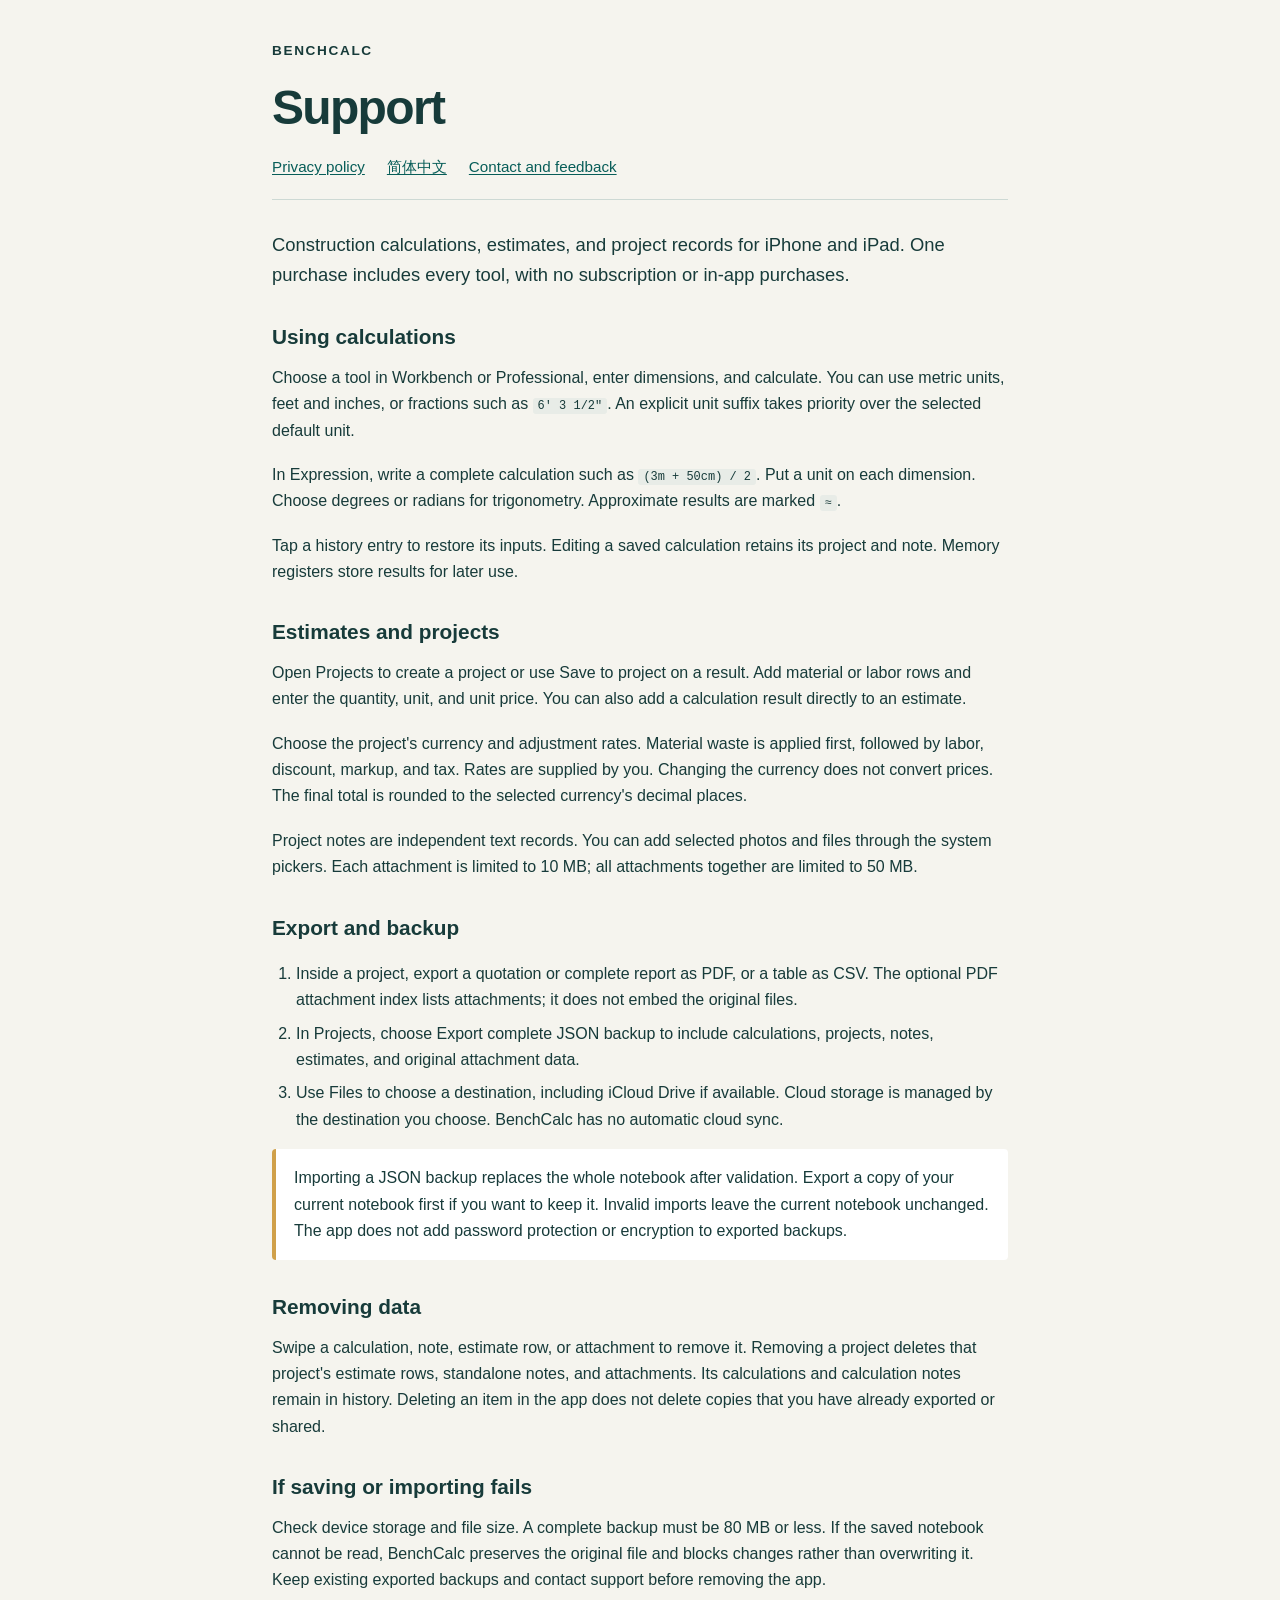
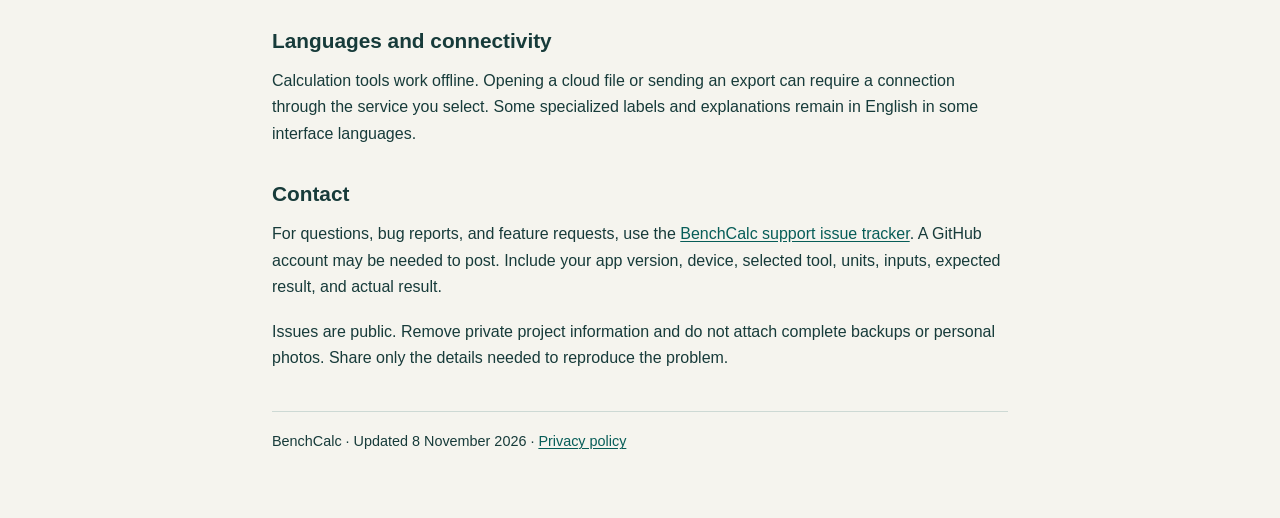
==== index.html @ 9f480dbf "Publish BenchCalc support and privacy policy" ====
<!doctype html>
<html lang="en"><head><meta charset="utf-8"><meta name="viewport" content="width=device-width,initial-scale=1"><meta name="description" content="Help with BenchCalc construction calculations, estimates, project files, and backups."><title>BenchCalc Support</title><link rel="stylesheet" href="style.css"></head><body><main>
<header><div class="eyebrow">BENCHCALC</div><h1>Support</h1><nav aria-label="Support navigation"><a href="privacy.html">Privacy policy</a><a href="support-zh-Hans.html" lang="zh-Hans">简体中文</a><a href="https://github.com/wanwanyahoo/benchcalc-support/issues">Contact and feedback</a></nav></header>
<p class="intro">Construction calculations, estimates, and project records for iPhone and iPad. One purchase includes every tool, with no subscription or in-app purchases.</p>
<h2>Using calculations</h2><p>Choose a tool in Workbench or Professional, enter dimensions, and calculate. You can use metric units, feet and inches, or fractions such as <code>6' 3 1/2"</code>. An explicit unit suffix takes priority over the selected default unit.</p><p>In Expression, write a complete calculation such as <code>(3m + 50cm) / 2</code>. Put a unit on each dimension. Choose degrees or radians for trigonometry. Approximate results are marked <code>≈</code>.</p><p>Tap a history entry to restore its inputs. Editing a saved calculation retains its project and note. Memory registers store results for later use.</p>
<h2>Estimates and projects</h2><p>Open Projects to create a project or use Save to project on a result. Add material or labor rows and enter the quantity, unit, and unit price. You can also add a calculation result directly to an estimate.</p><p>Choose the project's currency and adjustment rates. Material waste is applied first, followed by labor, discount, markup, and tax. Rates are supplied by you. Changing the currency does not convert prices. The final total is rounded to the selected currency's decimal places.</p><p>Project notes are independent text records. You can add selected photos and files through the system pickers. Each attachment is limited to 10 MB; all attachments together are limited to 50 MB.</p>
<h2>Export and backup</h2><ol><li>Inside a project, export a quotation or complete report as PDF, or a table as CSV. The optional PDF attachment index lists attachments; it does not embed the original files.</li><li>In Projects, choose Export complete JSON backup to include calculations, projects, notes, estimates, and original attachment data.</li><li>Use Files to choose a destination, including iCloud Drive if available. Cloud storage is managed by the destination you choose. BenchCalc has no automatic cloud sync.</li></ol><p class="note">Importing a JSON backup replaces the whole notebook after validation. Export a copy of your current notebook first if you want to keep it. Invalid imports leave the current notebook unchanged. The app does not add password protection or encryption to exported backups.</p>
<h2>Removing data</h2><p>Swipe a calculation, note, estimate row, or attachment to remove it. Removing a project deletes that project's estimate rows, standalone notes, and attachments. Its calculations and calculation notes remain in history. Deleting an item in the app does not delete copies that you have already exported or shared.</p>
<h2>If saving or importing fails</h2><p>Check device storage and file size. A complete backup must be 80 MB or less. If the saved notebook cannot be read, BenchCalc preserves the original file and blocks changes rather than overwriting it. Keep existing exported backups and contact support before removing the app.</p>
<h2>Languages and connectivity</h2><p>Calculation tools work offline. Opening a cloud file or sending an export can require a connection through the service you select. Some specialized labels and explanations remain in English in some interface languages.</p>
<h2>Contact</h2><p>For questions, bug reports, and feature requests, use the <a href="https://github.com/wanwanyahoo/benchcalc-support/issues">BenchCalc support issue tracker</a>. A GitHub account may be needed to post. Include your app version, device, selected tool, units, inputs, expected result, and actual result.</p><p>Issues are public. Remove private project information and do not attach complete backups or personal photos. Share only the details needed to reproduce the problem.</p>
<footer>BenchCalc · Updated 8 November 2026 · <a href="privacy.html">Privacy policy</a></footer>
</main></body></html>
---- style.css ----
:root{font-family:-apple-system,BlinkMacSystemFont,"Segoe UI",sans-serif;color:#173b3a;background:#f5f4ee;line-height:1.65;color-scheme:light}*{box-sizing:border-box}body{margin:0}main{max-width:780px;margin:auto;padding:40px 22px 64px}header{border-bottom:1px solid #cdd9d4;margin-bottom:30px;padding-bottom:20px}nav{display:flex;flex-wrap:wrap;gap:8px 22px;font-size:.95rem}h1{font-size:clamp(2rem,6vw,3rem);line-height:1.15;letter-spacing:-.035em;margin:18px 0}h2{font-size:1.3rem;margin:30px 0 10px}h3{font-size:1.05rem;margin:22px 0 6px}p{margin:10px 0 18px}a{color:#075d58;text-underline-offset:.15em}a:focus-visible{outline:3px solid #b57415;outline-offset:4px}li{margin:7px 0}.eyebrow{font-size:.85rem;font-weight:700;letter-spacing:.12em}.intro{font-size:1.15rem}.muted{color:#536b65}.note{padding:16px 18px;background:#fff;border-left:4px solid #d0a04a;border-radius:4px}code{overflow-wrap:anywhere;font-size:.92em;background:#e8ece7;padding:1px 5px;border-radius:3px}footer{border-top:1px solid #cdd9d4;margin-top:40px;padding-top:18px;font-size:.9rem}ul,ol{padding-inline-start:24px}@media(prefers-reduced-motion:no-preference){a{transition:color .15s}}@media print{body{background:white}main{max-width:none;padding:0}nav{display:none}a{color:inherit}h2,h3{break-after:avoid}}
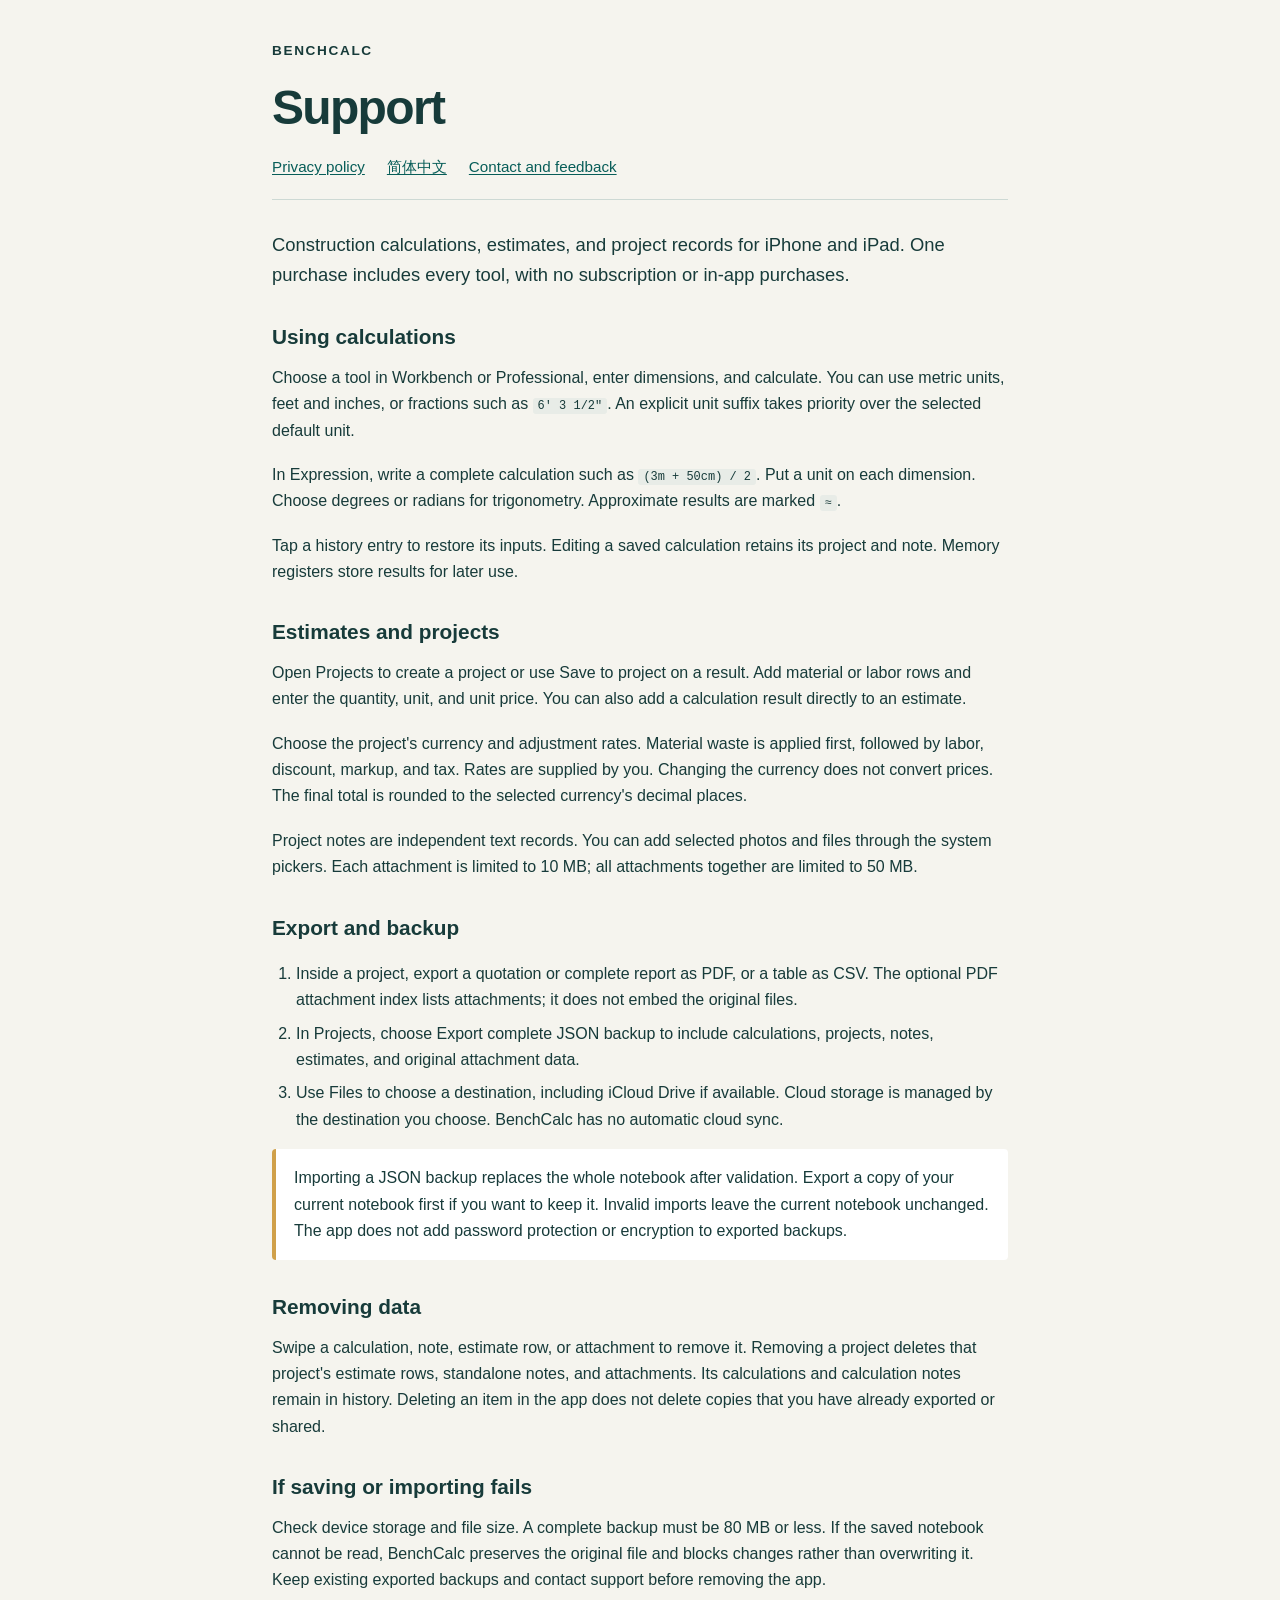
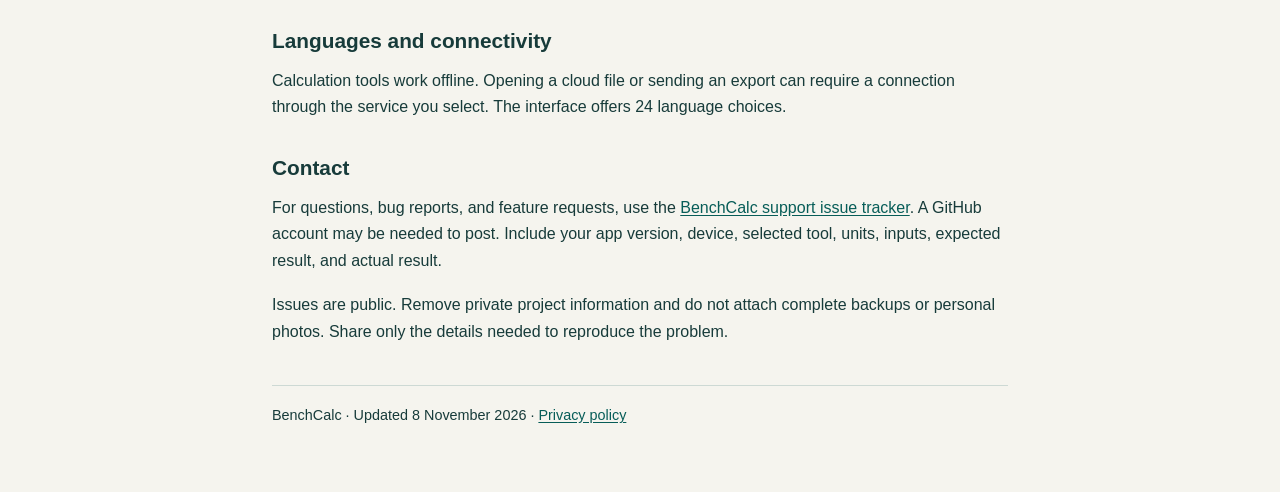
==== commit 201d7f9a: "Update language support after completed localization" ====
--- a/index.html
+++ b/index.html
@@ -7,7 +7,7 @@
 <h2>Export and backup</h2><ol><li>Inside a project, export a quotation or complete report as PDF, or a table as CSV. The optional PDF attachment index lists attachments; it does not embed the original files.</li><li>In Projects, choose Export complete JSON backup to include calculations, projects, notes, estimates, and original attachment data.</li><li>Use Files to choose a destination, including iCloud Drive if available. Cloud storage is managed by the destination you choose. BenchCalc has no automatic cloud sync.</li></ol><p class="note">Importing a JSON backup replaces the whole notebook after validation. Export a copy of your current notebook first if you want to keep it. Invalid imports leave the current notebook unchanged. The app does not add password protection or encryption to exported backups.</p>
 <h2>Removing data</h2><p>Swipe a calculation, note, estimate row, or attachment to remove it. Removing a project deletes that project's estimate rows, standalone notes, and attachments. Its calculations and calculation notes remain in history. Deleting an item in the app does not delete copies that you have already exported or shared.</p>
 <h2>If saving or importing fails</h2><p>Check device storage and file size. A complete backup must be 80 MB or less. If the saved notebook cannot be read, BenchCalc preserves the original file and blocks changes rather than overwriting it. Keep existing exported backups and contact support before removing the app.</p>
-<h2>Languages and connectivity</h2><p>Calculation tools work offline. Opening a cloud file or sending an export can require a connection through the service you select. Some specialized labels and explanations remain in English in some interface languages.</p>
+<h2>Languages and connectivity</h2><p>Calculation tools work offline. Opening a cloud file or sending an export can require a connection through the service you select. The interface offers 24 language choices.</p>
 <h2>Contact</h2><p>For questions, bug reports, and feature requests, use the <a href="https://github.com/wanwanyahoo/benchcalc-support/issues">BenchCalc support issue tracker</a>. A GitHub account may be needed to post. Include your app version, device, selected tool, units, inputs, expected result, and actual result.</p><p>Issues are public. Remove private project information and do not attach complete backups or personal photos. Share only the details needed to reproduce the problem.</p>
 <footer>BenchCalc · Updated 8 November 2026 · <a href="privacy.html">Privacy policy</a></footer>
 </main></body></html>
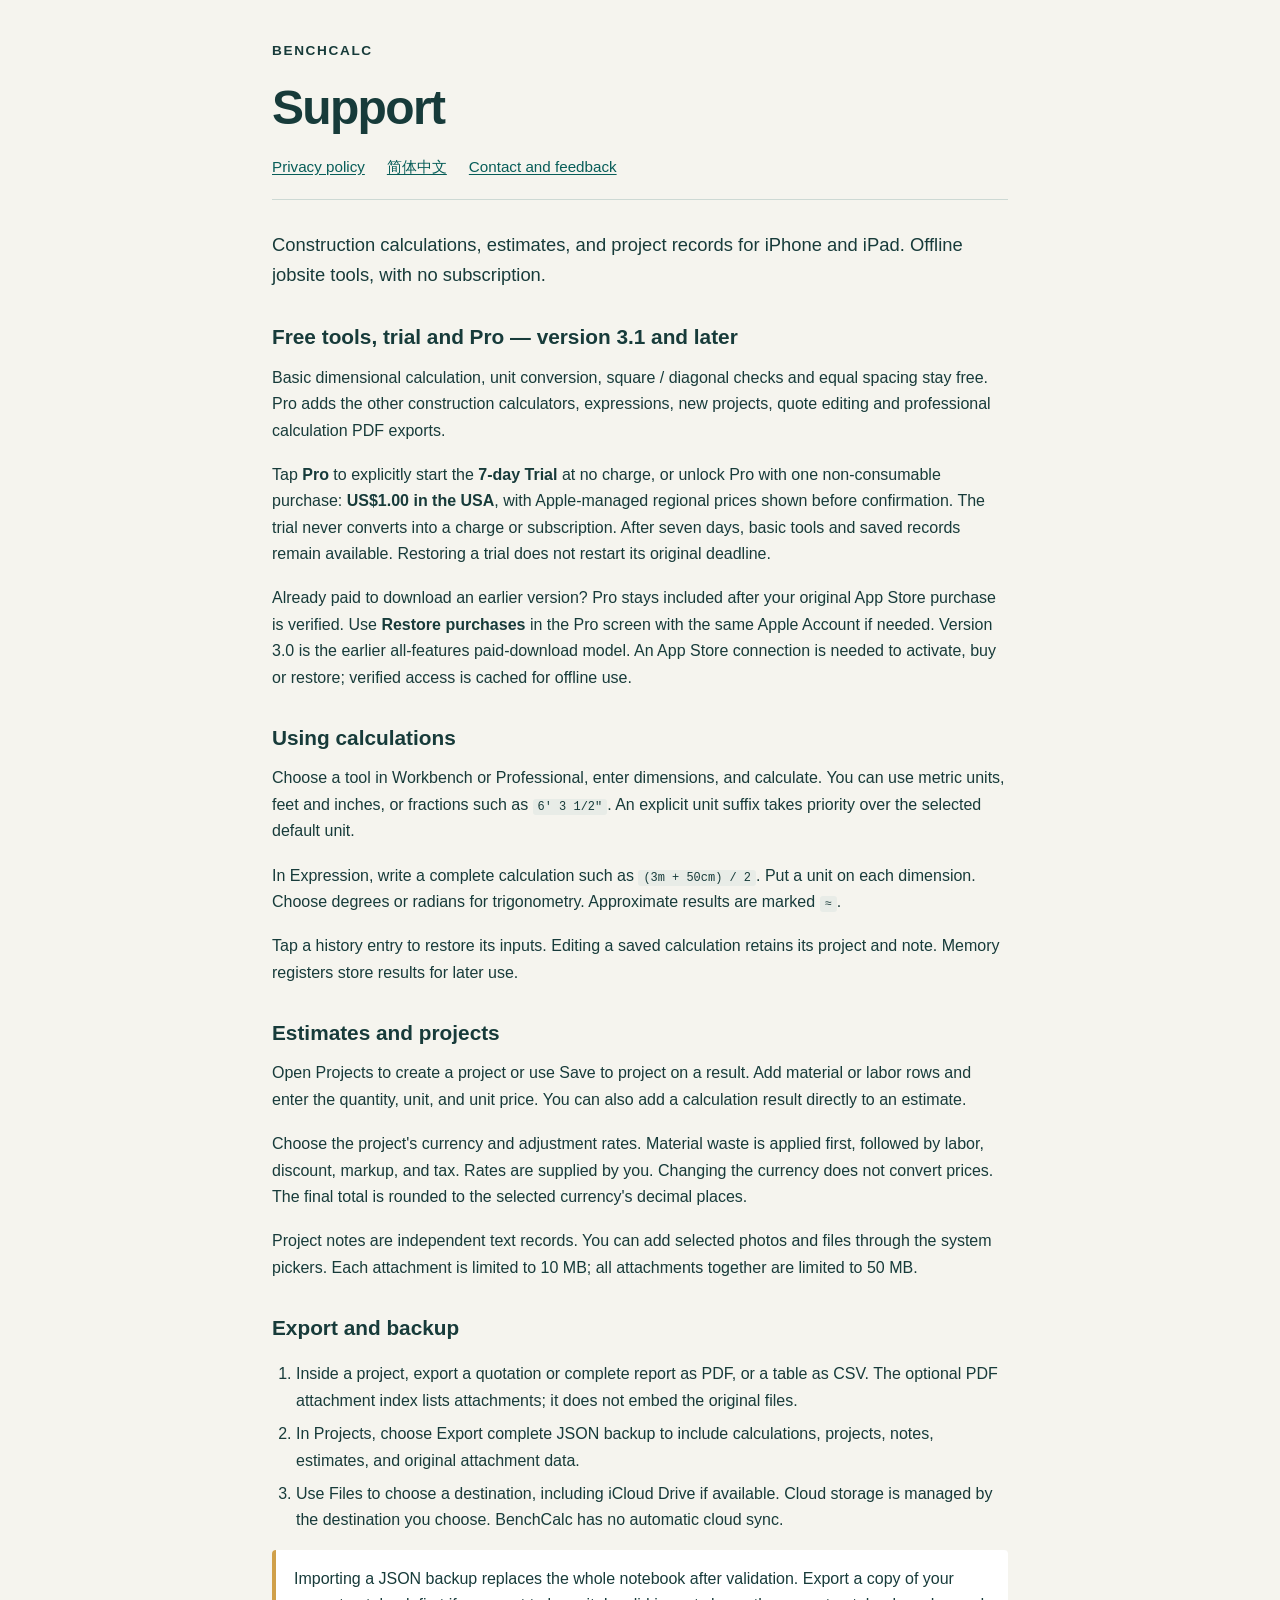
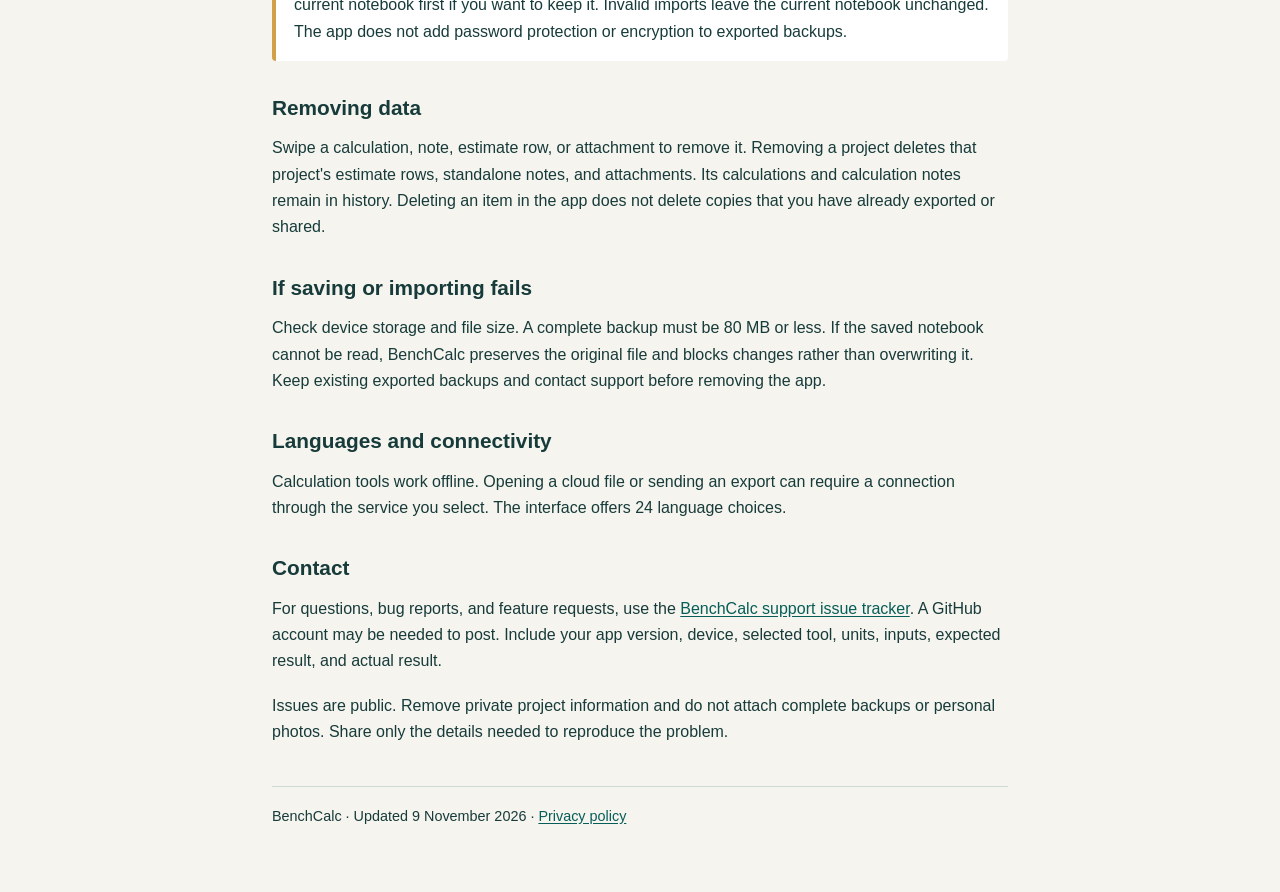
==== commit be1e1162: "Explain version 3.1 trial, one-time Pro and purchase privacy" ====
--- a/index.html
+++ b/index.html
@@ -1,13 +1,13 @@
 <!doctype html>
 <html lang="en"><head><meta charset="utf-8"><meta name="viewport" content="width=device-width,initial-scale=1"><meta name="description" content="Help with BenchCalc construction calculations, estimates, project files, and backups."><title>BenchCalc Support</title><link rel="stylesheet" href="style.css"></head><body><main>
 <header><div class="eyebrow">BENCHCALC</div><h1>Support</h1><nav aria-label="Support navigation"><a href="privacy.html">Privacy policy</a><a href="support-zh-Hans.html" lang="zh-Hans">简体中文</a><a href="https://github.com/wanwanyahoo/benchcalc-support/issues">Contact and feedback</a></nav></header>
-<p class="intro">Construction calculations, estimates, and project records for iPhone and iPad. One purchase includes every tool, with no subscription or in-app purchases.</p>
-<h2>Using calculations</h2><p>Choose a tool in Workbench or Professional, enter dimensions, and calculate. You can use metric units, feet and inches, or fractions such as <code>6' 3 1/2"</code>. An explicit unit suffix takes priority over the selected default unit.</p><p>In Expression, write a complete calculation such as <code>(3m + 50cm) / 2</code>. Put a unit on each dimension. Choose degrees or radians for trigonometry. Approximate results are marked <code>≈</code>.</p><p>Tap a history entry to restore its inputs. Editing a saved calculation retains its project and note. Memory registers store results for later use.</p>
+<p class="intro">Construction calculations, estimates, and project records for iPhone and iPad. Offline jobsite tools, with no subscription.</p>
+<h2>Free tools, trial and Pro — version 3.1 and later</h2><p>Basic dimensional calculation, unit conversion, square / diagonal checks and equal spacing stay free. Pro adds the other construction calculators, expressions, new projects, quote editing and professional calculation PDF exports.</p><p>Tap <strong>Pro</strong> to explicitly start the <strong>7-day Trial</strong> at no charge, or unlock Pro with one non-consumable purchase: <strong>US$1.00 in the USA</strong>, with Apple-managed regional prices shown before confirmation. The trial never converts into a charge or subscription. After seven days, basic tools and saved records remain available. Restoring a trial does not restart its original deadline.</p><p>Already paid to download an earlier version? Pro stays included after your original App Store purchase is verified. Use <strong>Restore purchases</strong> in the Pro screen with the same Apple Account if needed. Version 3.0 is the earlier all-features paid-download model. An App Store connection is needed to activate, buy or restore; verified access is cached for offline use.</p><h2>Using calculations</h2><p>Choose a tool in Workbench or Professional, enter dimensions, and calculate. You can use metric units, feet and inches, or fractions such as <code>6' 3 1/2"</code>. An explicit unit suffix takes priority over the selected default unit.</p><p>In Expression, write a complete calculation such as <code>(3m + 50cm) / 2</code>. Put a unit on each dimension. Choose degrees or radians for trigonometry. Approximate results are marked <code>≈</code>.</p><p>Tap a history entry to restore its inputs. Editing a saved calculation retains its project and note. Memory registers store results for later use.</p>
 <h2>Estimates and projects</h2><p>Open Projects to create a project or use Save to project on a result. Add material or labor rows and enter the quantity, unit, and unit price. You can also add a calculation result directly to an estimate.</p><p>Choose the project's currency and adjustment rates. Material waste is applied first, followed by labor, discount, markup, and tax. Rates are supplied by you. Changing the currency does not convert prices. The final total is rounded to the selected currency's decimal places.</p><p>Project notes are independent text records. You can add selected photos and files through the system pickers. Each attachment is limited to 10 MB; all attachments together are limited to 50 MB.</p>
 <h2>Export and backup</h2><ol><li>Inside a project, export a quotation or complete report as PDF, or a table as CSV. The optional PDF attachment index lists attachments; it does not embed the original files.</li><li>In Projects, choose Export complete JSON backup to include calculations, projects, notes, estimates, and original attachment data.</li><li>Use Files to choose a destination, including iCloud Drive if available. Cloud storage is managed by the destination you choose. BenchCalc has no automatic cloud sync.</li></ol><p class="note">Importing a JSON backup replaces the whole notebook after validation. Export a copy of your current notebook first if you want to keep it. Invalid imports leave the current notebook unchanged. The app does not add password protection or encryption to exported backups.</p>
 <h2>Removing data</h2><p>Swipe a calculation, note, estimate row, or attachment to remove it. Removing a project deletes that project's estimate rows, standalone notes, and attachments. Its calculations and calculation notes remain in history. Deleting an item in the app does not delete copies that you have already exported or shared.</p>
 <h2>If saving or importing fails</h2><p>Check device storage and file size. A complete backup must be 80 MB or less. If the saved notebook cannot be read, BenchCalc preserves the original file and blocks changes rather than overwriting it. Keep existing exported backups and contact support before removing the app.</p>
 <h2>Languages and connectivity</h2><p>Calculation tools work offline. Opening a cloud file or sending an export can require a connection through the service you select. The interface offers 24 language choices.</p>
 <h2>Contact</h2><p>For questions, bug reports, and feature requests, use the <a href="https://github.com/wanwanyahoo/benchcalc-support/issues">BenchCalc support issue tracker</a>. A GitHub account may be needed to post. Include your app version, device, selected tool, units, inputs, expected result, and actual result.</p><p>Issues are public. Remove private project information and do not attach complete backups or personal photos. Share only the details needed to reproduce the problem.</p>
-<footer>BenchCalc · Updated 8 November 2026 · <a href="privacy.html">Privacy policy</a></footer>
+<footer>BenchCalc · Updated 9 November 2026 · <a href="privacy.html">Privacy policy</a></footer>
 </main></body></html>
